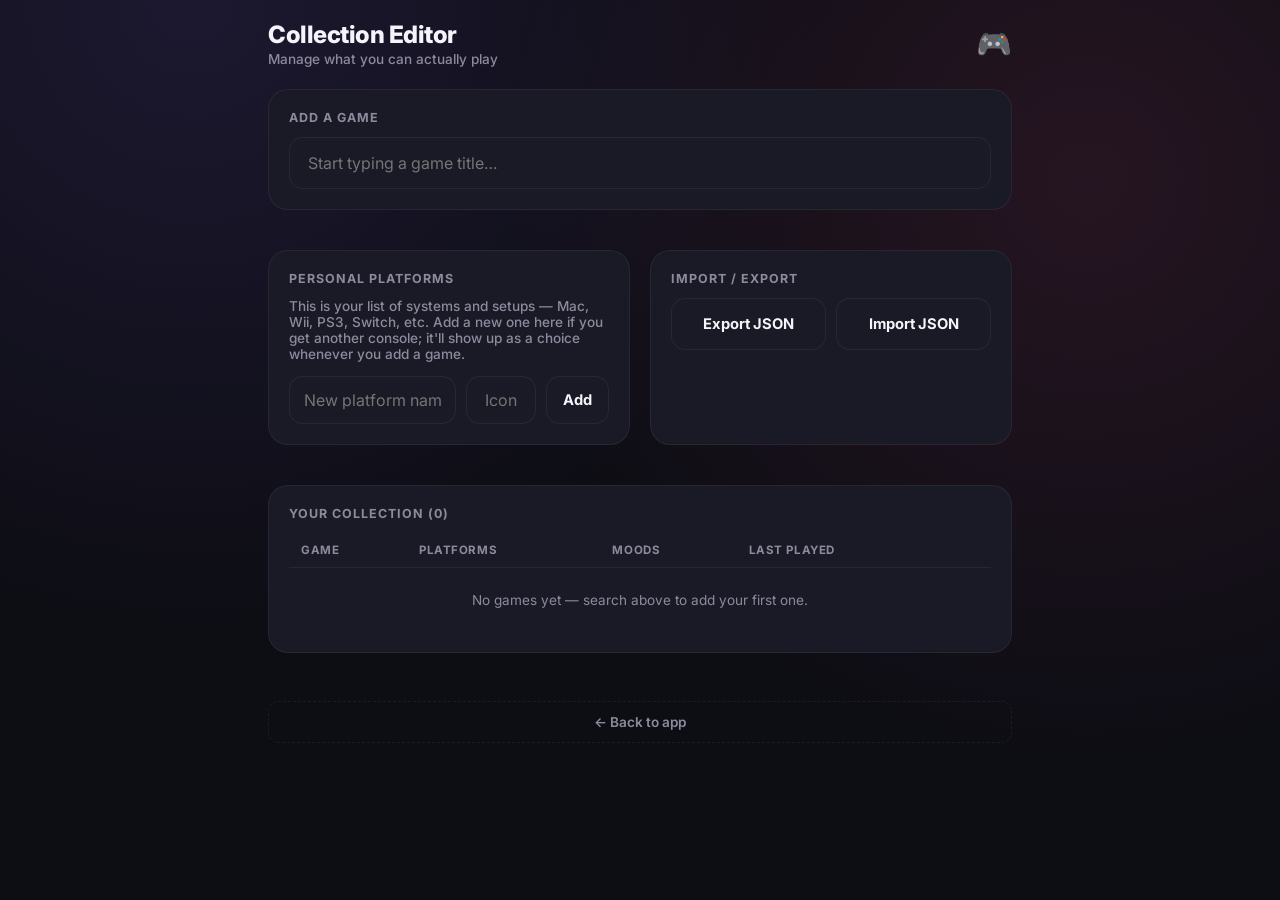
==== editor.html @ 60ec926d "Add editor polish, platform labels, and edit drawer" ====
<!DOCTYPE html>
<html lang="en">
<head>
<meta charset="UTF-8" />
<meta name="viewport" content="width=device-width, initial-scale=1" />
<title>Collection Editor — My Game Library</title>
<link rel="stylesheet" href="styles.css" />
</head>
<body class="editor-body">
<div id="app">

  <header class="topbar">
    <div>
      <h1>Collection Editor</h1>
      <p class="subtitle">Manage what you can actually play</p>
    </div>
    <span class="brand-mark">🎮</span>
  </header>

  <div class="editor-grid">

    <section class="panel full-width">
      <h2>Add a game</h2>
      <div class="search-row">
        <div class="autocomplete-wrap">
          <input id="gameSearch" type="text" class="styled-input" placeholder="Start typing a game title…" autocomplete="off" />
          <div id="autocompleteDropdown" class="autocomplete-dropdown hidden"></div>
        </div>
      </div>

      <div id="platformPicker" class="hidden" style="margin-top:20px">
        <div id="selectedGameCard" class="selected-game-card"></div>

        <h2>Where can you play this?</h2>
        <p class="subtitle" style="margin-bottom:10px">Dimmed platforms probably can't run this game, but you can still pick them if you know better.</p>
        <div id="platformCheckboxes" class="platform-checkboxes"></div>
        <button id="confirmAddBtn" class="btn btn-primary">Add to library</button>
      </div>
    </section>

    <section class="panel">
      <h2>Personal platforms</h2>
      <p class="subtitle" style="margin-bottom:14px">This is your list of systems and setups — Mac, Wii, PS3, Switch, etc. Add a new one here if you get another console; it'll show up as a choice whenever you add a game.</p>
      <div class="new-platform-row">
        <input id="newPlatformName" type="text" class="styled-input" placeholder="New platform name" />
        <input id="newPlatformIcon" type="text" class="styled-input" placeholder="Icon" />
        <button id="addPlatformBtn" class="btn btn-secondary" style="margin:0;width:auto;flex:none;padding:0 16px">Add</button>
      </div>
    </section>

    <section class="panel">
      <h2>Import / export</h2>
      <div class="import-export">
        <button id="exportBtn" class="btn btn-secondary" style="margin:0">Export JSON</button>
        <button id="importBtn" class="btn btn-secondary" style="margin:0">Import JSON</button>
      </div>
      <input type="file" id="importInput" accept="application/json" style="display:none" />
    </section>

    <section class="panel full-width">
      <h2>Your collection (<span id="collectionCount">0</span>)</h2>
      <div class="collection-table-wrap">
        <table class="collection-table">
          <thead>
            <tr><th>Game</th><th>Platforms</th><th>Moods</th><th>Last played</th><th></th></tr>
          </thead>
          <tbody id="collectionBody"></tbody>
        </table>
      </div>
    </section>

  </div>

    <section id="editDrawer" class="panel edit-drawer hidden">
      <div class="drawer-header">
        <div>
          <h2 id="editDrawerTitle">Edit game</h2>
          <p class="subtitle">Adjust your personal metadata without deleting and re-adding the game.</p>
        </div>
        <button id="closeDrawerBtn" class="btn btn-secondary" style="margin:0;width:auto;flex:none;padding:0 16px">Close</button>
      </div>

      <div class="drawer-grid">
        <div class="drawer-section drawer-section-full">
          <label class="field-label">Where can you play this?</label>
          <div id="drawerPlatformCheckboxes" class="platform-checkboxes"></div>
        </div>

        <div class="drawer-section">
          <label class="field-label" for="drawerPlayTime">Play time</label>
          <select id="drawerPlayTime" class="styled-input">
            <option value="">Not set</option>
            <option value="short">15–30 minutes</option>
            <option value="medium">About an hour</option>
            <option value="long">Several hours</option>
            <option value="any">Doesn't matter</option>
          </select>
        </div>

        <div class="drawer-section">
          <label class="field-label" for="drawerLastPlayed">Last played</label>
          <input id="drawerLastPlayed" type="date" class="styled-input" />
        </div>

        <div class="drawer-section">
          <label class="field-label" for="drawerRating">Personal rating</label>
          <select id="drawerRating" class="styled-input">
            <option value="">Not rated</option>
            <option value="1">★☆☆☆☆</option>
            <option value="2">★★☆☆☆</option>
            <option value="3">★★★☆☆</option>
            <option value="4">★★★★☆</option>
            <option value="5">★★★★★</option>
          </select>
        </div>

        <div class="drawer-section">
          <label class="field-label">Favorite</label>
          <label class="checkbox-row"><input id="drawerFavorite" type="checkbox" /> Mark as a favorite</label>
        </div>

        <div class="drawer-section drawer-section-full">
          <label class="field-label">Moods</label>
          <div id="drawerMoodCheckboxes" class="platform-checkboxes mood-checkboxes"></div>
        </div>
      </div>

      <div class="drawer-actions">
        <button id="saveDrawerBtn" class="btn btn-primary" style="margin:0;width:auto;flex:none;padding:0 18px">Save changes</button>
        <button id="cancelDrawerBtn" class="btn btn-secondary" style="margin:0;width:auto;flex:none;padding:0 18px">Cancel</button>
      </div>
    </section>

  <a href="index.html" class="editor-link">← Back to app</a>

</div>

<script src="storage.js"></script>
<script src="rawg.js"></script>
<script src="moods.js"></script>
<script src="platformCompat.js"></script>
<script src="editor.js"></script>
</body>
</html>
---- styles.css ----
@import url("https://fonts.googleapis.com/css2?family=Inter:wght@400;500;600;700;800&display=swap");

* { box-sizing: border-box; }

:root {
  --bg: #0d0d14;
  --bg-elevated: #15151f;
  --card: #1a1a26;
  --card-hover: #212130;
  --border: rgba(255,255,255,0.06);
  --accent: #8b6cff;
  --accent-2: #ff5c9a;
  --accent-3: #4fd1c5;
  --text: #f4f4fa;
  --muted: #8b8b9e;
  --muted-2: #5c5c70;
  --radius-lg: 20px;
  --radius-md: 14px;
  --radius-sm: 10px;
  --shadow: 0 8px 30px rgba(0,0,0,0.35);
}

body {
  margin: 0;
  background:
    radial-gradient(circle at 15% 0%, rgba(139,108,255,0.12), transparent 45%),
    radial-gradient(circle at 85% 20%, rgba(255,92,154,0.10), transparent 45%),
    var(--bg);
  background-attachment: fixed;
  color: var(--text);
  font-family: "Inter", -apple-system, BlinkMacSystemFont, sans-serif;
  padding-bottom: env(safe-area-inset-bottom);
  -webkit-font-smoothing: antialiased;
}

#app {
  max-width: 480px;
  margin: 0 auto;
  padding: calc(env(safe-area-inset-top) + 20px) 18px 40px;
}

.topbar { display: flex; align-items: center; justify-content: space-between; margin-bottom: 22px; }
.topbar h1 { font-size: 1.5rem; font-weight: 800; margin: 0 0 2px; letter-spacing: -0.02em; }
.subtitle { color: var(--muted); margin: 0; font-size: 0.85rem; font-weight: 500; }
.brand-mark { font-size: 1.8rem; }

.actions {
  display: grid;
  grid-template-columns: 1fr 1fr;
  gap: 12px;
  margin-bottom: 22px;
}

.btn {
  border: none;
  border-radius: var(--radius-md);
  padding: 16px 14px;
  font-size: 0.92rem;
  font-weight: 700;
  cursor: pointer;
  color: var(--text);
  font-family: inherit;
  transition: transform 0.15s ease, filter 0.15s ease;
}

.btn:active { transform: scale(0.97); }

.btn-primary {
  background: linear-gradient(135deg, var(--accent), var(--accent-2));
  box-shadow: 0 6px 18px rgba(139,108,255,0.35);
}
.btn-primary:hover { filter: brightness(1.08); }

.btn-secondary {
  background: var(--card);
  border: 1px solid var(--border);
  margin-top: 12px;
  width: 100%;
  color: var(--text);
}
.btn-secondary:hover { background: var(--card-hover); }

.btn-ghost {
  background: transparent;
  border: 1px solid var(--border);
  color: var(--muted);
}

section { margin-bottom: 20px; }
section h2 {
  font-size: 0.78rem;
  text-transform: uppercase;
  letter-spacing: 0.08em;
  color: var(--muted);
  font-weight: 700;
  margin: 0 0 12px;
}

.platform-filters {
  display: flex;
  gap: 8px;
  overflow-x: auto;
  padding: 2px 2px 10px;
  -webkit-overflow-scrolling: touch;
  scrollbar-width: none;
}
.platform-filters::-webkit-scrollbar { display: none; }

.platform-chip {
  flex: none;
  padding: 9px 16px;
  border-radius: 999px;
  background: var(--card);
  border: 1px solid var(--border);
  color: var(--muted);
  font-size: 0.82rem;
  font-weight: 600;
  white-space: nowrap;
  cursor: pointer;
  transition: all 0.15s ease;
}

.platform-chip.active {
  background: linear-gradient(135deg, var(--accent), var(--accent-2));
  color: #fff;
  border-color: transparent;
}

.search-section input,
.search-row input,
.styled-input {
  width: 100%;
  padding: 15px 18px;
  border-radius: var(--radius-md);
  border: 1px solid var(--border);
  background: var(--card);
  color: var(--text);
  font-size: 1rem;
  font-family: inherit;
  outline: none;
  transition: border-color 0.15s ease;
}
.search-section input:focus,
.search-row input:focus,
.styled-input:focus { border-color: var(--accent); }

.new-platform-row .styled-input {
  padding: 13px 14px;
}

.result-card {
  background: linear-gradient(160deg, var(--card), var(--bg-elevated));
  border: 1px solid var(--border);
  border-radius: var(--radius-lg);
  padding: 22px;
  box-shadow: var(--shadow);
  position: relative;
  overflow: hidden;
}

.result-card::before {
  content: "";
  position: absolute;
  inset: 0;
  background: var(--result-cover, none);
  background-size: cover;
  background-position: center;
  opacity: 0.18;
  filter: blur(2px);
  z-index: 0;
}

.result-card > * { position: relative; z-index: 1; }

.hidden { display: none !important; }

.result-card h2 { margin: 0 0 6px; font-size: 1.3rem; font-weight: 800; letter-spacing: -0.01em; }
.result-card .meta {
  color: var(--muted);
  font-size: 0.82rem;
  margin-bottom: 4px;
  font-weight: 600;
  text-transform: uppercase;
  letter-spacing: 0.04em;
}
.result-card .last-played { color: var(--text); opacity: 0.85; font-size: 0.9rem; margin-bottom: 16px; }
.result-card .actions-row { display: flex; gap: 10px; }
.result-card .actions-row .btn { flex: 1; padding: 13px; font-size: 0.85rem; }

.library-list { display: flex; flex-direction: column; gap: 8px; }

.game-row {
  display: flex;
  align-items: center;
  gap: 14px;
  background: var(--card);
  border: 1px solid var(--border);
  border-radius: var(--radius-md);
  padding: 10px 14px;
  transition: background 0.15s ease;
}
.game-row:hover { background: var(--card-hover); }

.game-row img {
  width: 52px; height: 52px; border-radius: 10px; object-fit: cover;
  background: linear-gradient(135deg, var(--accent), var(--accent-2));
  flex: none;
}

.game-row .title { font-weight: 700; font-size: 0.95rem; letter-spacing: -0.01em; }
.game-row .sub { color: var(--muted); font-size: 0.78rem; margin-top: 2px; }

.empty-state {
  text-align: center;
  color: var(--muted);
  padding: 40px 20px;
  font-size: 0.9rem;
}

.editor-link {
  display: block;
  text-align: center;
  margin-top: 28px;
  color: var(--muted);
  text-decoration: none;
  font-size: 0.85rem;
  font-weight: 600;
  padding: 12px;
  border-radius: var(--radius-sm);
  border: 1px dashed var(--border);
}
.editor-link:hover { color: var(--text); border-color: var(--accent); }

/* Modal / wizard */
.modal {
  position: fixed; inset: 0; background: rgba(5,5,10,0.7);
  backdrop-filter: blur(6px);
  display: flex; align-items: flex-end; justify-content: center; z-index: 50;
}

.modal-content {
  background: var(--bg-elevated);
  border: 1px solid var(--border);
  width: 100%; max-width: 480px;
  border-radius: 26px 26px 0 0;
  padding: 10px 20px calc(28px + env(safe-area-inset-bottom));
  box-shadow: 0 -10px 40px rgba(0,0,0,0.5);
}

.modal-content::before {
  content: "";
  display: block;
  width: 40px; height: 4px;
  background: var(--border);
  border-radius: 4px;
  margin: 10px auto 20px;
}

.modal-content h2 { font-size: 1.15rem; font-weight: 800; margin: 4px 0 4px; }

.mood-grid, .time-grid {
  display: grid;
  grid-template-columns: 1fr 1fr;
  gap: 10px;
  margin: 16px 0 6px;
}

.mood-btn, .time-btn {
  background: var(--card);
  border: 1px solid var(--border);
  padding: 15px;
  border-radius: var(--radius-md);
  font-size: 0.88rem;
  font-weight: 600;
  text-align: left;
}
.mood-btn:hover, .time-btn:hover { background: var(--card-hover); border-color: var(--accent); }

/* ===== Editor page ===== */
.editor-body #app { max-width: 780px; }

.editor-grid { display: flex; flex-direction: column; gap: 26px; }

.panel {
  background: var(--card);
  border: 1px solid var(--border);
  border-radius: var(--radius-lg);
  padding: 20px;
}

.search-row { display: flex; gap: 10px; position: relative; }
.search-row .btn { flex: none; padding: 15px 20px; }

.autocomplete-wrap { position: relative; flex: 1; }

.autocomplete-dropdown {
  position: absolute;
  top: calc(100% + 6px);
  left: 0; right: 0;
  background: var(--bg-elevated);
  border: 1px solid var(--border);
  border-radius: var(--radius-md);
  box-shadow: var(--shadow);
  max-height: 340px;
  overflow-y: auto;
  z-index: 30;
}

.autocomplete-item {
  display: flex;
  align-items: center;
  gap: 12px;
  padding: 10px 14px;
  cursor: pointer;
  border-bottom: 1px solid var(--border);
}
.autocomplete-item:last-child { border-bottom: none; }
.autocomplete-item:hover, .autocomplete-item.highlighted { background: var(--card-hover); }

.autocomplete-item img {
  width: 40px; height: 40px; border-radius: 8px; object-fit: cover;
  background: linear-gradient(135deg, var(--accent), var(--accent-2));
  flex: none;
}

.autocomplete-item .ac-title { font-weight: 700; font-size: 0.9rem; }
.autocomplete-item .ac-sub { color: var(--muted); font-size: 0.76rem; margin-top: 2px; }

.autocomplete-loading, .autocomplete-empty {
  padding: 14px; color: var(--muted); font-size: 0.85rem; text-align: center;
}

.selected-game-card {
  display: flex;
  gap: 16px;
  margin-bottom: 18px;
  padding-bottom: 18px;
  border-bottom: 1px solid var(--border);
}
.selected-game-card img {
  width: 72px; height: 72px; border-radius: 12px; object-fit: cover;
  background: linear-gradient(135deg, var(--accent), var(--accent-2));
  flex: none;
}
.selected-game-card h3 { margin: 0 0 4px; font-size: 1.1rem; font-weight: 800; }
.selected-game-card .official-platforms { color: var(--muted); font-size: 0.8rem; }
.selected-game-card .moods-preview { margin-top: 8px; display: flex; gap: 6px; flex-wrap: wrap; }
.tag-pill {
  background: rgba(139,108,255,0.15);
  color: #c4b5ff;
  border: 1px solid rgba(139,108,255,0.3);
  font-size: 0.72rem;
  font-weight: 700;
  padding: 4px 10px;
  border-radius: 999px;
}

.platform-checkboxes { display: flex; flex-wrap: wrap; gap: 10px; margin: 4px 0 18px; }
.platform-check {
  position: relative;
}
.platform-check input { position: absolute; opacity: 0; }
.platform-check label {
  display: block;
  background: var(--bg-elevated);
  border: 1px solid var(--border);
  padding: 9px 14px;
  border-radius: 999px;
  font-size: 0.85rem;
  font-weight: 600;
  cursor: pointer;
  color: var(--muted);
  transition: all 0.15s ease;
}
.platform-check input:checked + label {
  background: linear-gradient(135deg, var(--accent), var(--accent-2));
  color: #fff; border-color: transparent;
}
.platform-check.unsupported label {
  opacity: 0.35;
}
.platform-check.unsupported label::after {
  content: " \00b7 unlikely";
  font-weight: 400;
  font-style: italic;
}

.platform-group-label {
  font-size: 0.72rem; color: var(--muted-2); text-transform: uppercase;
  letter-spacing: 0.06em; font-weight: 700; margin: 14px 0 8px;
}

.new-platform-row { display: flex; gap: 10px; }
.new-platform-row input:first-child { flex: 1; }
.new-platform-row input:nth-child(2) { flex: 0 0 70px; text-align: center; }

.collection-table-wrap { overflow-x: auto; }
.collection-table { width: 100%; border-collapse: collapse; font-size: 0.85rem; min-width: 560px; }
.collection-table th {
  text-align: left; padding: 10px 12px; color: var(--muted);
  font-size: 0.72rem; text-transform: uppercase; letter-spacing: 0.05em;
  border-bottom: 1px solid var(--border);
}
.collection-table td { padding: 12px; border-bottom: 1px solid var(--border); vertical-align: middle; }
.collection-table tr:last-child td { border-bottom: none; }
.collection-table .cover-cell { display: flex; align-items: center; gap: 10px; font-weight: 700; }
.collection-table .cover-cell img { width: 36px; height: 36px; border-radius: 8px; object-fit: cover; background: var(--bg-elevated); }

.small-btn { padding: 7px 12px; font-size: 0.75rem; border-radius: 8px; background: var(--bg-elevated); color: var(--accent-2); border: 1px solid var(--border); }

.import-export { display: flex; gap: 10px; }
.import-export .btn { flex: 1; }

@media (min-width: 640px) {
  .editor-grid { display: grid; grid-template-columns: 1fr 1fr; gap: 20px; }
  .editor-grid .panel.full-width { grid-column: 1 / -1; }
}
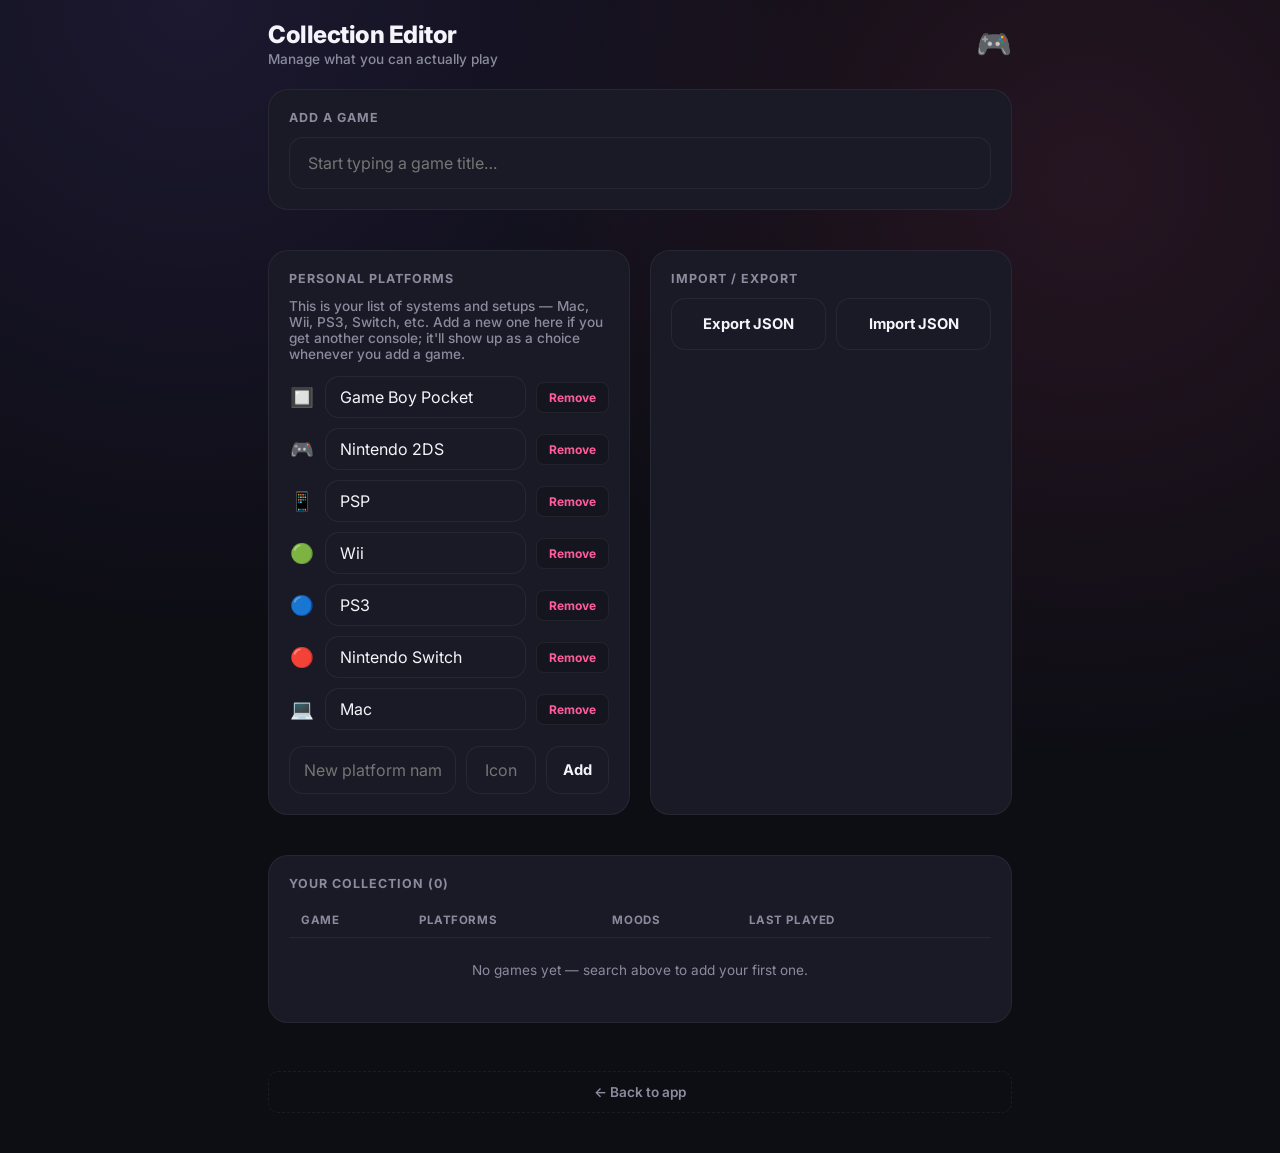
==== commit 69e9d633: "Show/edit existing personal platforms, widen+re-sort RAWG search pool" ====
--- a/editor.html
+++ b/editor.html
@@ -41,6 +41,7 @@
     <section class="panel">
       <h2>Personal platforms</h2>
       <p class="subtitle" style="margin-bottom:14px">This is your list of systems and setups — Mac, Wii, PS3, Switch, etc. Add a new one here if you get another console; it'll show up as a choice whenever you add a game.</p>
+      <div id="platformList" class="platform-list"></div>
       <div class="new-platform-row">
         <input id="newPlatformName" type="text" class="styled-input" placeholder="New platform name" />
         <input id="newPlatformIcon" type="text" class="styled-input" placeholder="Icon" />
--- a/styles.css
+++ b/styles.css
@@ -390,6 +390,12 @@
   letter-spacing: 0.06em; font-weight: 700; margin: 14px 0 8px;
 }
 
+.platform-list { display: flex; flex-direction: column; gap: 10px; margin-bottom: 16px; }
+.platform-row { display: flex; align-items: center; gap: 10px; }
+.platform-row-icon { font-size: 1.2rem; flex: 0 0 26px; text-align: center; }
+.platform-row .platform-row-name { flex: 1; padding: 10px 14px; }
+.platform-row .remove-platform-btn { flex: none; }
+
 .new-platform-row { display: flex; gap: 10px; }
 .new-platform-row input:first-child { flex: 1; }
 .new-platform-row input:nth-child(2) { flex: 0 0 70px; text-align: center; }
@@ -405,8 +411,18 @@
 .collection-table tr:last-child td { border-bottom: none; }
 .collection-table .cover-cell { display: flex; align-items: center; gap: 10px; font-weight: 700; }
 .collection-table .cover-cell img { width: 36px; height: 36px; border-radius: 8px; object-fit: cover; background: var(--bg-elevated); }
+.inline-pill { display: inline-flex; align-items: center; gap: 6px; margin: 2px 6px 2px 0; padding: 5px 10px; border-radius: 999px; background: var(--bg-elevated); border: 1px solid var(--border); color: var(--text); font-size: 0.78rem; font-weight: 600; }
 
 .small-btn { padding: 7px 12px; font-size: 0.75rem; border-radius: 8px; background: var(--bg-elevated); color: var(--accent-2); border: 1px solid var(--border); }
+.table-actions { display: flex; gap: 8px; justify-content: flex-end; flex-wrap: wrap; }
+.field-label { display: block; margin-bottom: 8px; color: var(--muted); font-size: 0.78rem; text-transform: uppercase; letter-spacing: 0.05em; font-weight: 700; }
+.edit-drawer { margin-top: 26px; }
+.drawer-header { display: flex; justify-content: space-between; gap: 16px; align-items: flex-start; margin-bottom: 18px; }
+.drawer-grid { display: grid; grid-template-columns: repeat(2, minmax(0, 1fr)); gap: 18px; }
+.drawer-section-full { grid-column: 1 / -1; }
+.checkbox-row { display: flex; align-items: center; gap: 10px; min-height: 48px; padding: 0 2px; color: var(--text); font-weight: 600; }
+.checkbox-row input { width: 18px; height: 18px; accent-color: var(--accent); }
+.drawer-actions { display: flex; gap: 10px; justify-content: flex-end; margin-top: 20px; flex-wrap: wrap; }
 
 .import-export { display: flex; gap: 10px; }
 .import-export .btn { flex: 1; }
@@ -415,3 +431,9 @@
   .editor-grid { display: grid; grid-template-columns: 1fr 1fr; gap: 20px; }
   .editor-grid .panel.full-width { grid-column: 1 / -1; }
 }
+
+@media (max-width: 720px) {
+  .drawer-grid { grid-template-columns: 1fr; }
+  .drawer-header { flex-direction: column; }
+  .table-actions { justify-content: flex-start; }
+}
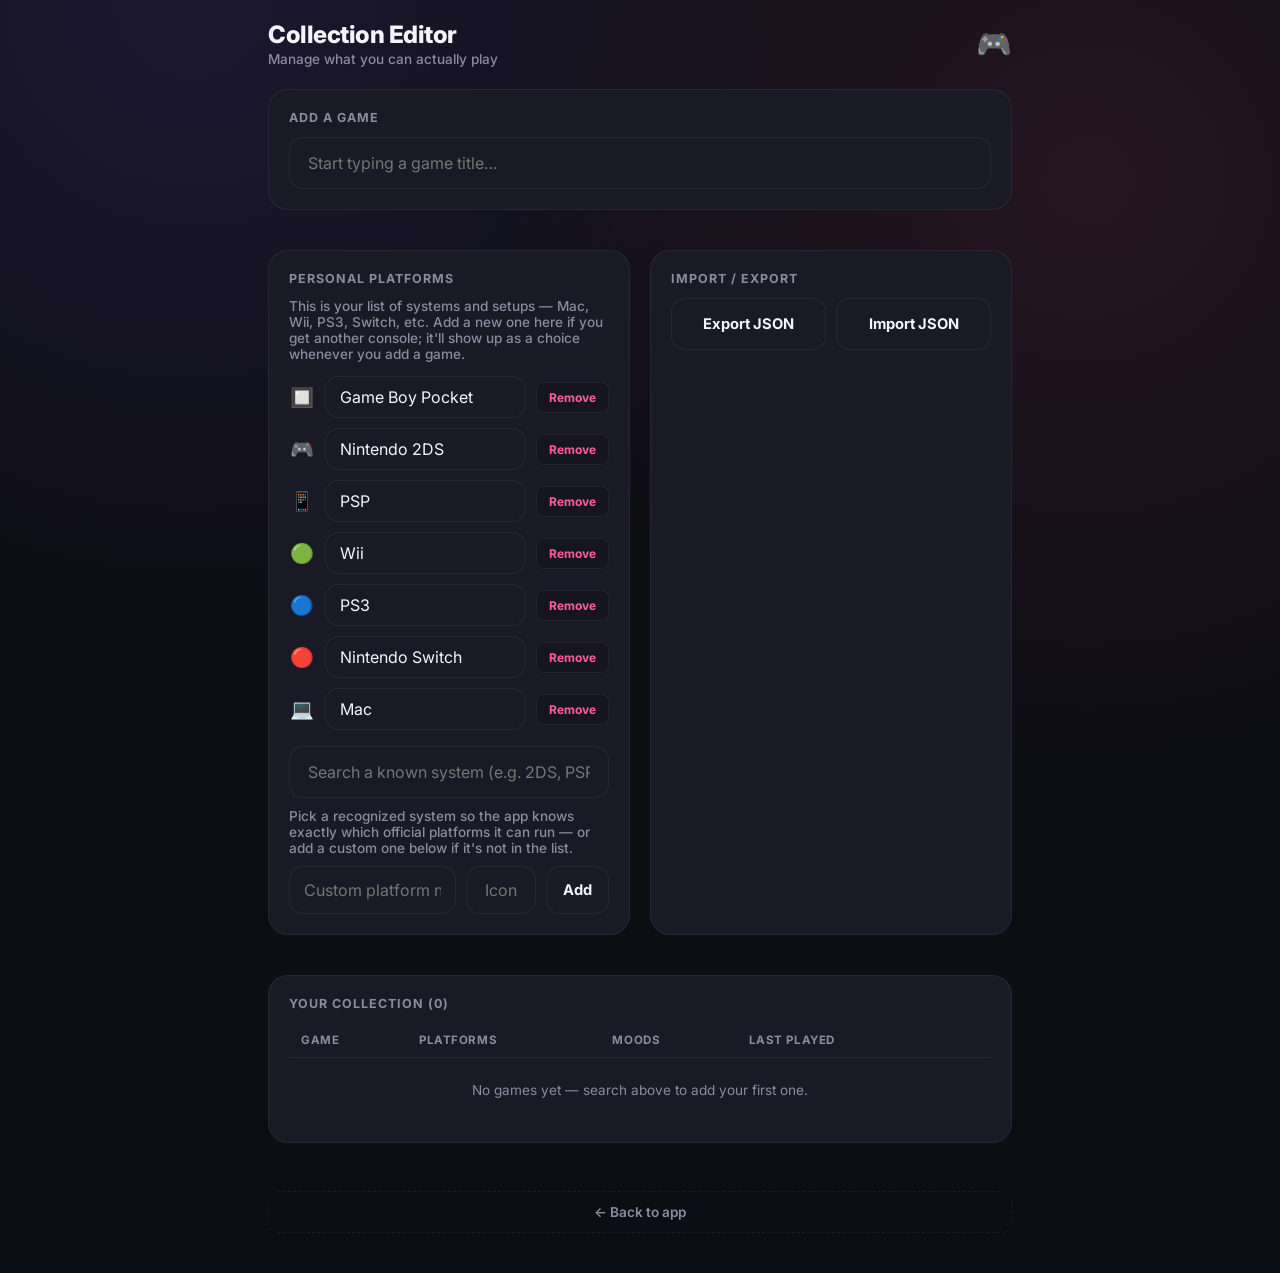
==== commit fcb10297: "Add standardized platform templates tied to exact RAWG platform names, backfill migration, template-" ====
--- a/editor.html
+++ b/editor.html
@@ -42,8 +42,15 @@
       <h2>Personal platforms</h2>
       <p class="subtitle" style="margin-bottom:14px">This is your list of systems and setups — Mac, Wii, PS3, Switch, etc. Add a new one here if you get another console; it'll show up as a choice whenever you add a game.</p>
       <div id="platformList" class="platform-list"></div>
+
+      <div class="autocomplete-wrap" style="margin-bottom:10px">
+        <input id="platformTemplateSearch" type="text" class="styled-input" placeholder="Search a known system (e.g. 2DS, PSP, Wii)…" autocomplete="off" />
+        <div id="platformTemplateDropdown" class="autocomplete-dropdown hidden"></div>
+      </div>
+      <p class="subtitle" id="platformTemplateHint" style="margin-bottom:10px">Pick a recognized system so the app knows exactly which official platforms it can run — or add a custom one below if it's not in the list.</p>
+
       <div class="new-platform-row">
-        <input id="newPlatformName" type="text" class="styled-input" placeholder="New platform name" />
+        <input id="newPlatformName" type="text" class="styled-input" placeholder="Custom platform name" />
         <input id="newPlatformIcon" type="text" class="styled-input" placeholder="Icon" />
         <button id="addPlatformBtn" class="btn btn-secondary" style="margin:0;width:auto;flex:none;padding:0 16px">Add</button>
       </div>
@@ -140,6 +147,7 @@
 <script src="rawg.js"></script>
 <script src="moods.js"></script>
 <script src="platformCompat.js"></script>
+<script src="platformTemplates.js"></script>
 <script src="editor.js"></script>
 </body>
 </html>
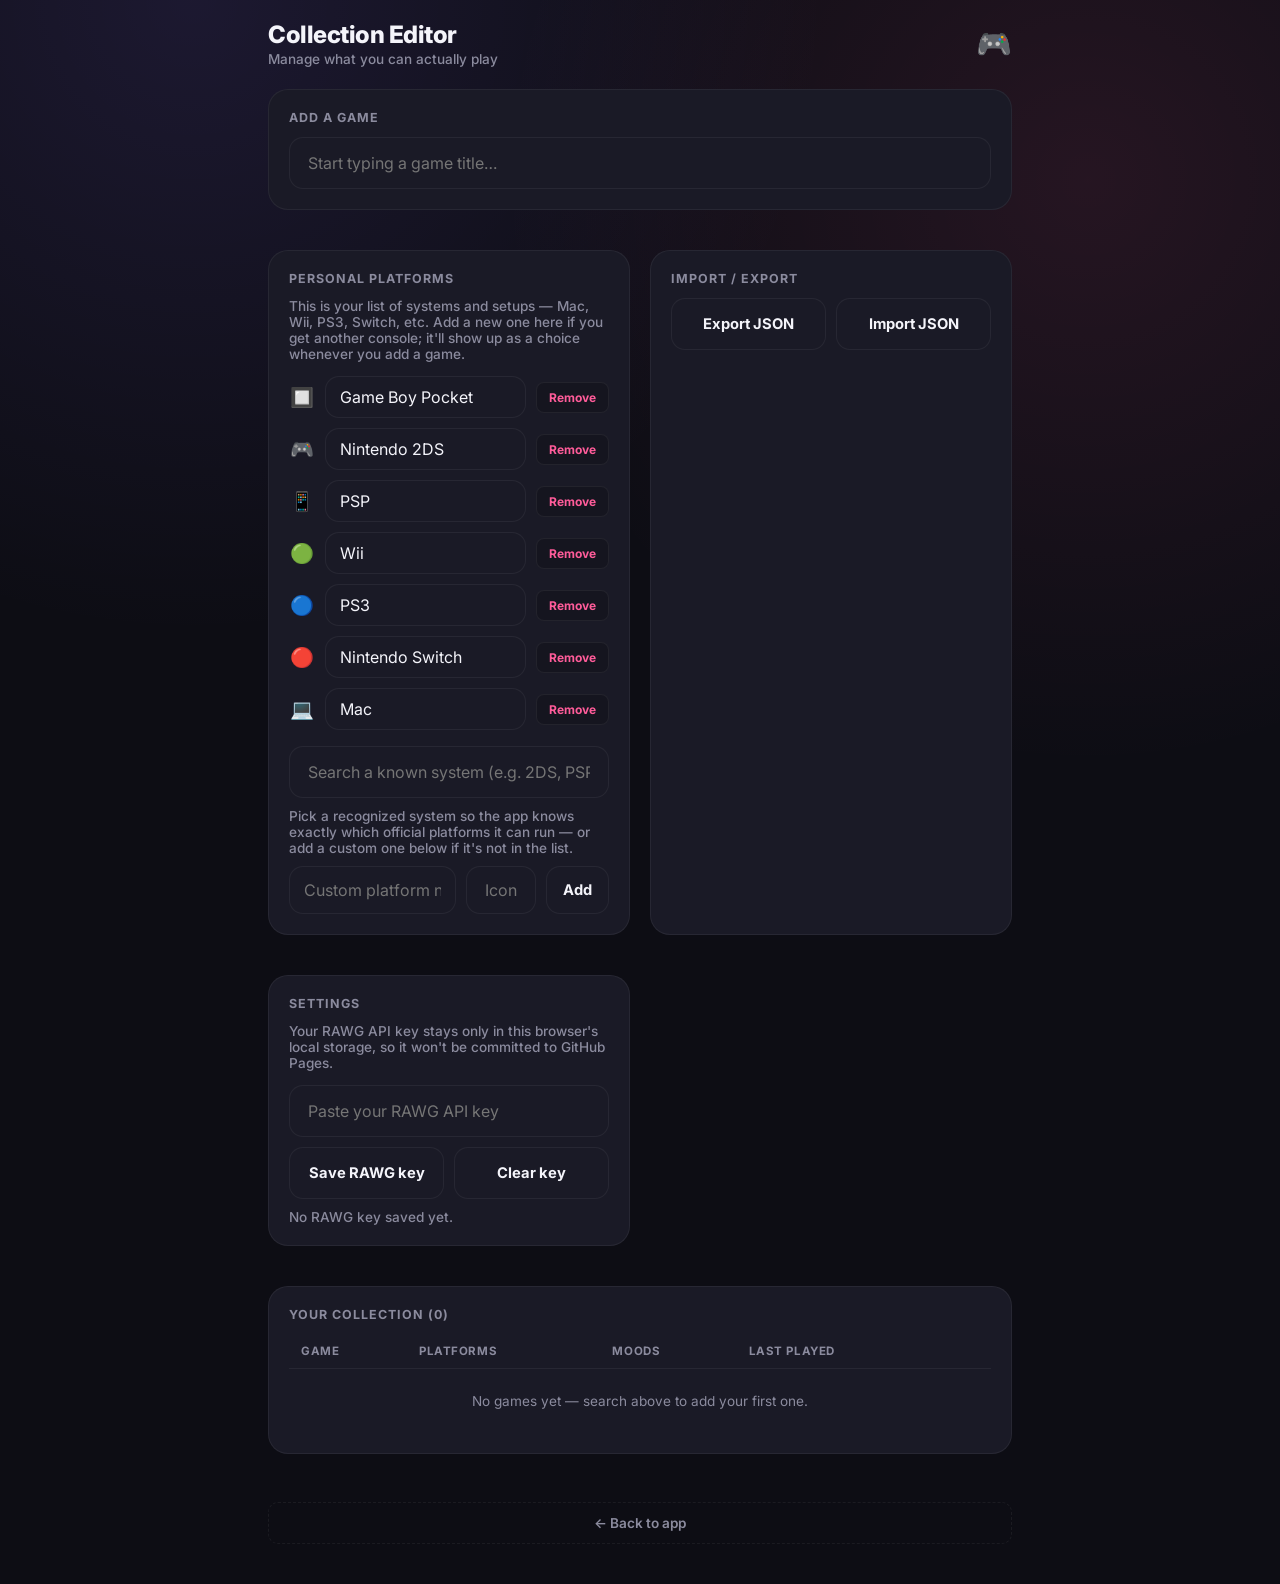
==== commit cdc868f2: "Move RAWG key to browser settings for safe public deploy" ====
--- a/editor.html
+++ b/editor.html
@@ -63,6 +63,17 @@
         <button id="importBtn" class="btn btn-secondary" style="margin:0">Import JSON</button>
       </div>
       <input type="file" id="importInput" accept="application/json" style="display:none" />
+    </section>
+
+    <section class="panel">
+      <h2>Settings</h2>
+      <p class="subtitle" style="margin-bottom:14px">Your RAWG API key stays only in this browser's local storage, so it won't be committed to GitHub Pages.</p>
+      <input id="rawgApiKeyInput" type="password" class="styled-input" placeholder="Paste your RAWG API key" />
+      <div class="import-export" style="margin-top:10px">
+        <button id="saveRawgKeyBtn" class="btn btn-secondary" style="margin:0">Save RAWG key</button>
+        <button id="clearRawgKeyBtn" class="btn btn-secondary" style="margin:0">Clear key</button>
+      </div>
+      <p id="rawgKeyStatus" class="subtitle" style="margin-top:10px"></p>
     </section>
 
     <section class="panel full-width">
@@ -148,6 +159,7 @@
 <script src="moods.js"></script>
 <script src="platformCompat.js"></script>
 <script src="platformTemplates.js"></script>
+<script src="multiplayer.js"></script>
 <script src="editor.js"></script>
 </body>
 </html>
